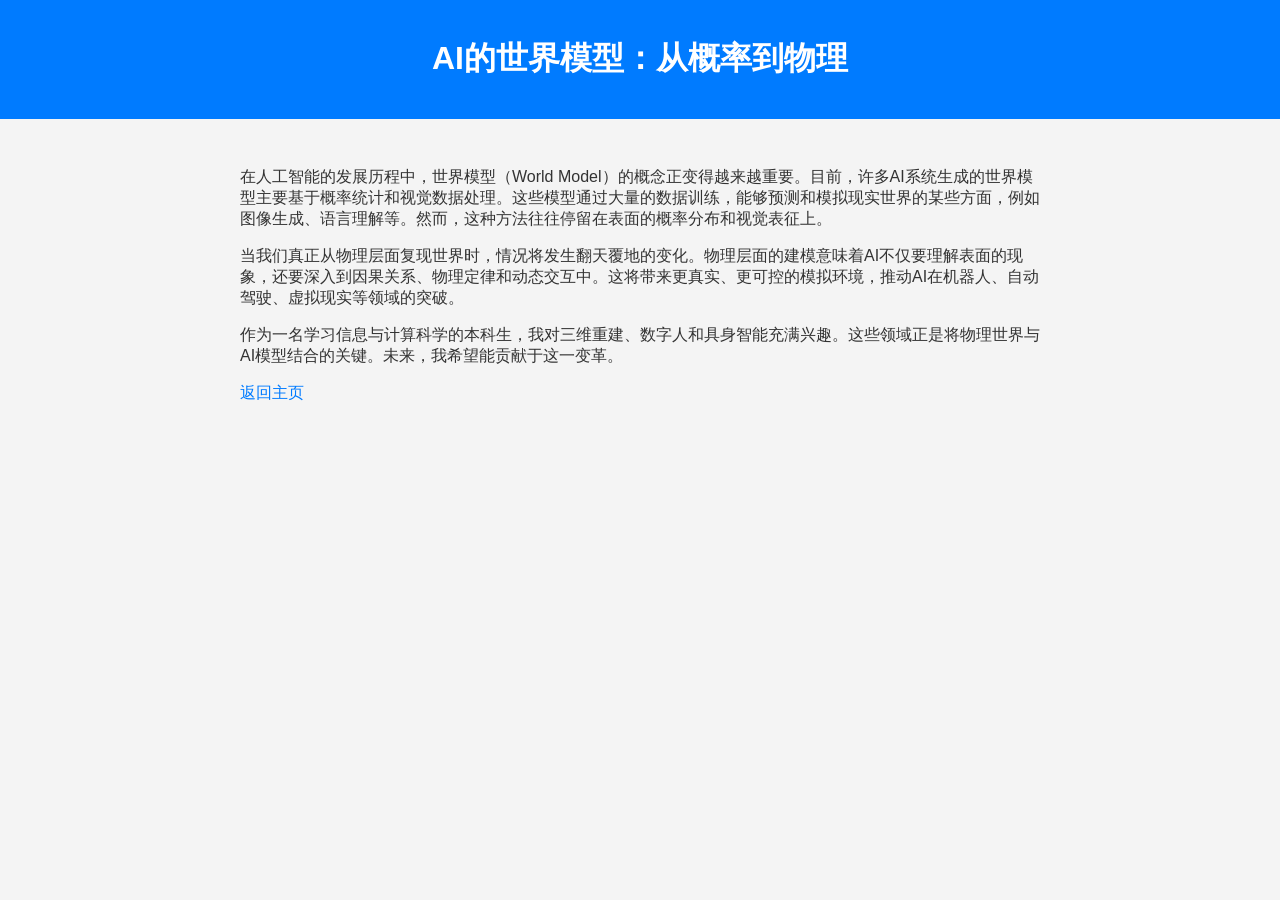
==== blog1.html @ 51502339 "Init personal homepage" ====
<!DOCTYPE html>
<html lang="zh-CN">
<head>
    <meta charset="UTF-8">
    <meta name="viewport" content="width=device-width, initial-scale=1.0">
    <title>AI的世界模型：从概率到物理</title>
    <link rel="stylesheet" href="style.css">
</head>
<body>
    <header>
        <h1>AI的世界模型：从概率到物理</h1>
    </header>
    <main>
        <article>
            <p>在人工智能的发展历程中，世界模型（World Model）的概念正变得越来越重要。目前，许多AI系统生成的世界模型主要基于概率统计和视觉数据处理。这些模型通过大量的数据训练，能够预测和模拟现实世界的某些方面，例如图像生成、语言理解等。然而，这种方法往往停留在表面的概率分布和视觉表征上。</p>
            <p>当我们真正从物理层面复现世界时，情况将发生翻天覆地的变化。物理层面的建模意味着AI不仅要理解表面的现象，还要深入到因果关系、物理定律和动态交互中。这将带来更真实、更可控的模拟环境，推动AI在机器人、自动驾驶、虚拟现实等领域的突破。</p>
            <p>作为一名学习信息与计算科学的本科生，我对三维重建、数字人和具身智能充满兴趣。这些领域正是将物理世界与AI模型结合的关键。未来，我希望能贡献于这一变革。</p>
        </article>
        <a href="index.html">返回主页</a>
    </main>
</body>
</html>
---- style.css ----
body {
    font-family: 'Arial', sans-serif;
    margin: 0;
    padding: 0;
    background-color: #f4f4f4;
    color: #333;
}

header {
    background-color: #007bff;
    color: white;
    text-align: center;
    padding: 1em 0;
}

main {
    max-width: 800px;
    margin: 0 auto;
    padding: 2em;
}

section {
    margin-bottom: 2em;
}

h2 {
    border-bottom: 2px solid #007bff;
    padding-bottom: 0.5em;
}

ul {
    list-style-type: none;
}

a {
    color: #007bff;
    text-decoration: none;
}

a:hover {
    text-decoration: underline;
}
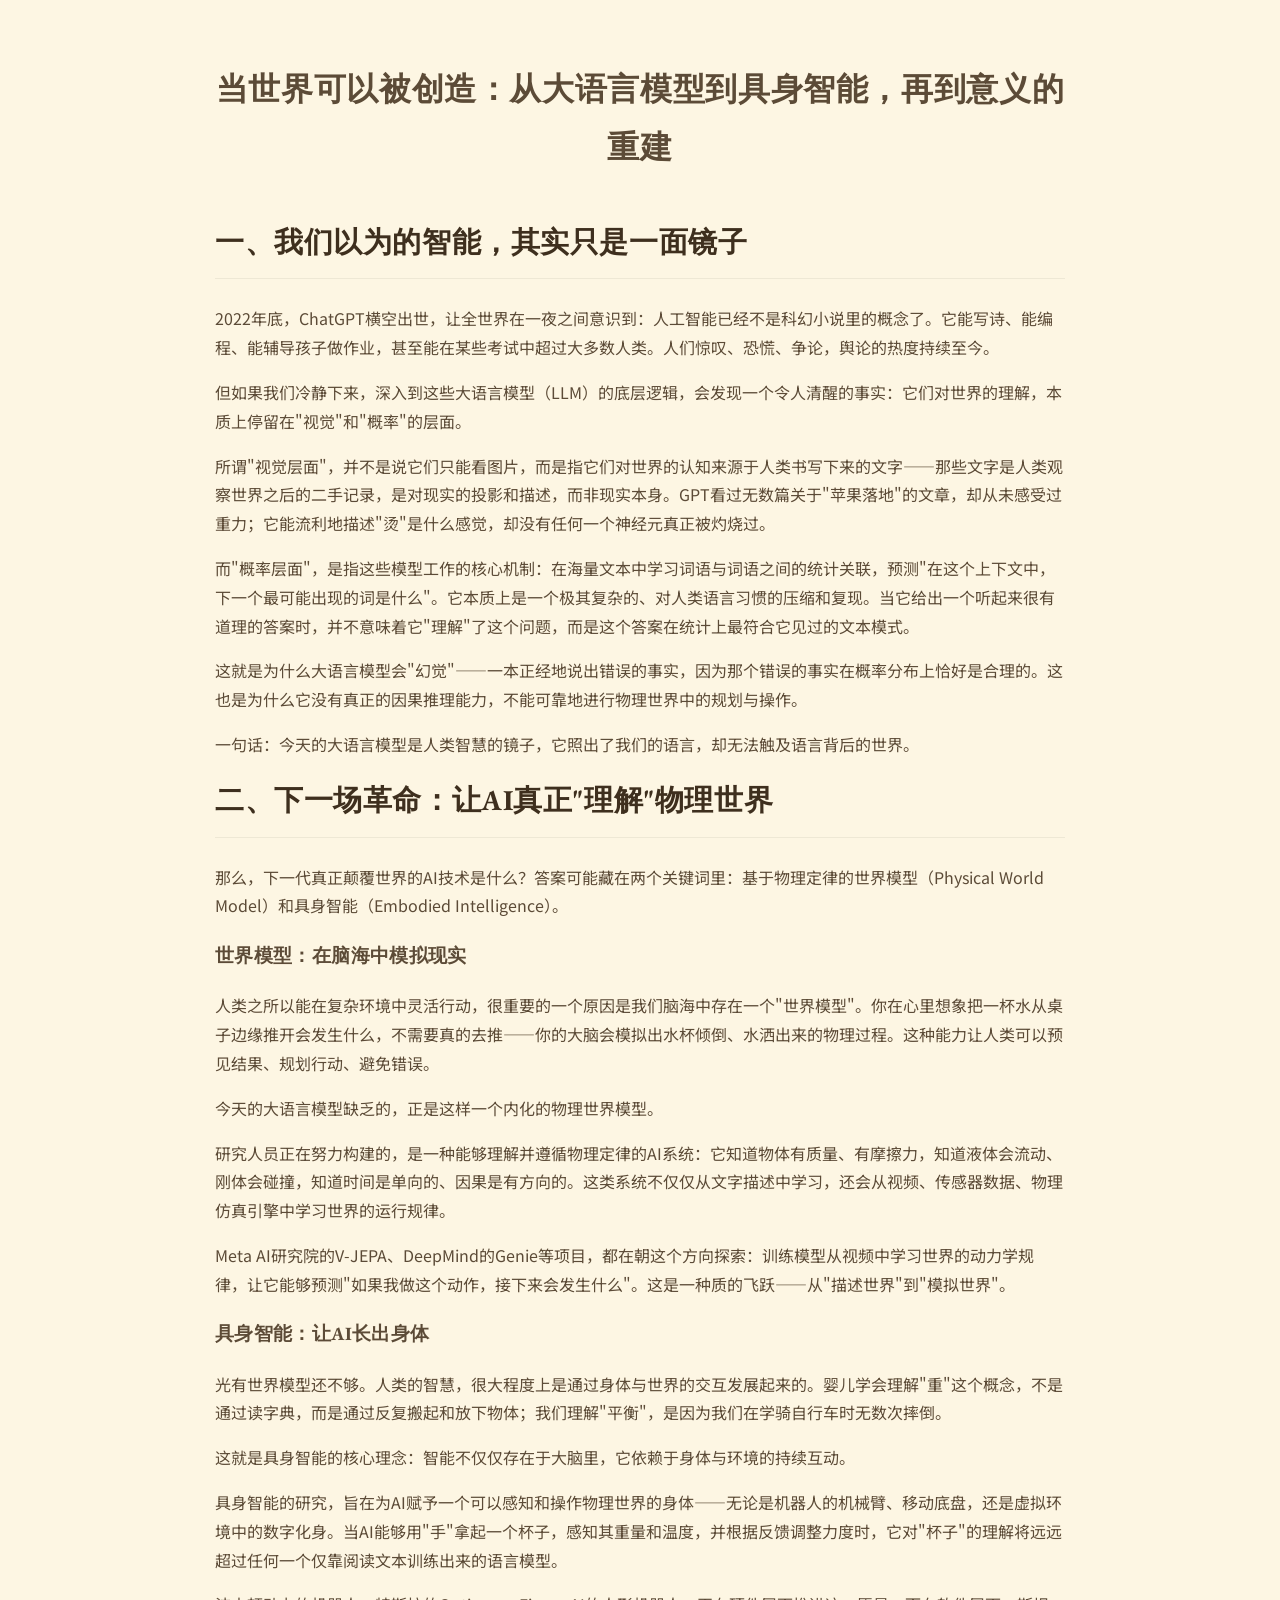
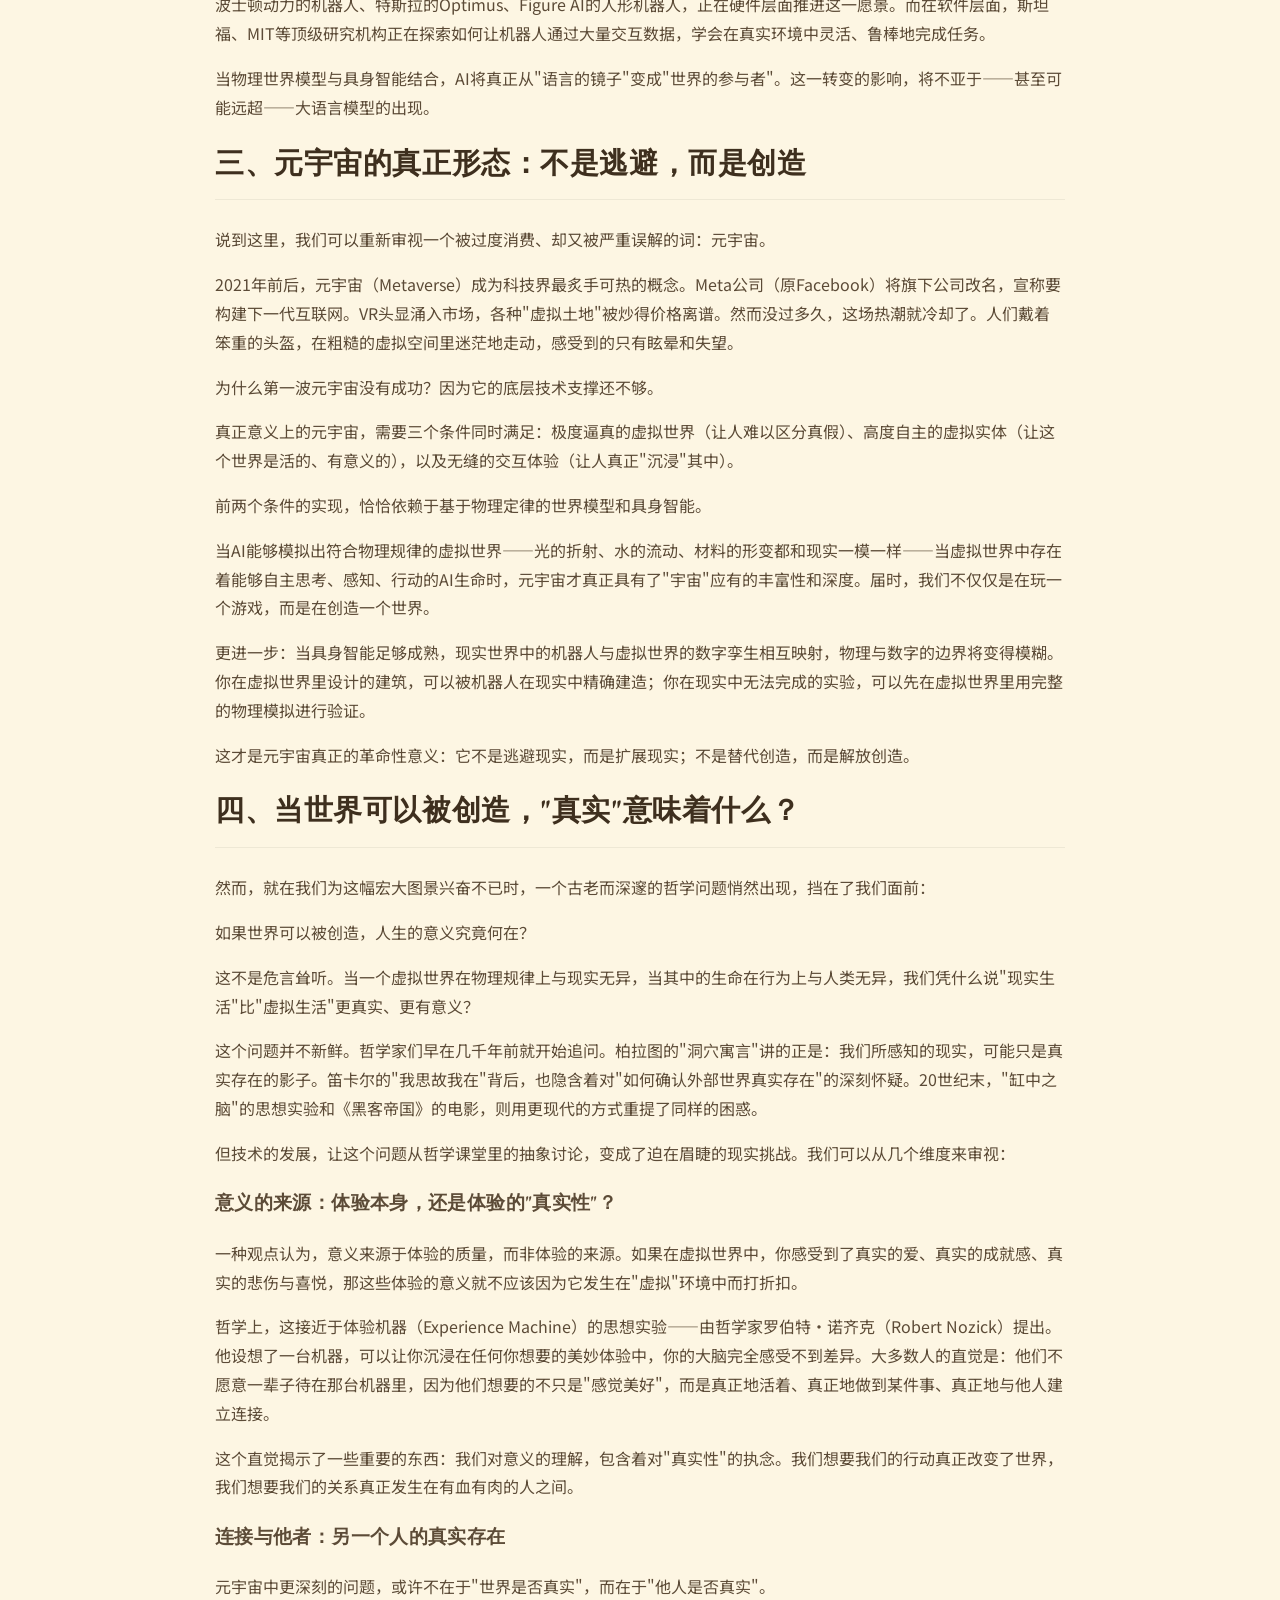
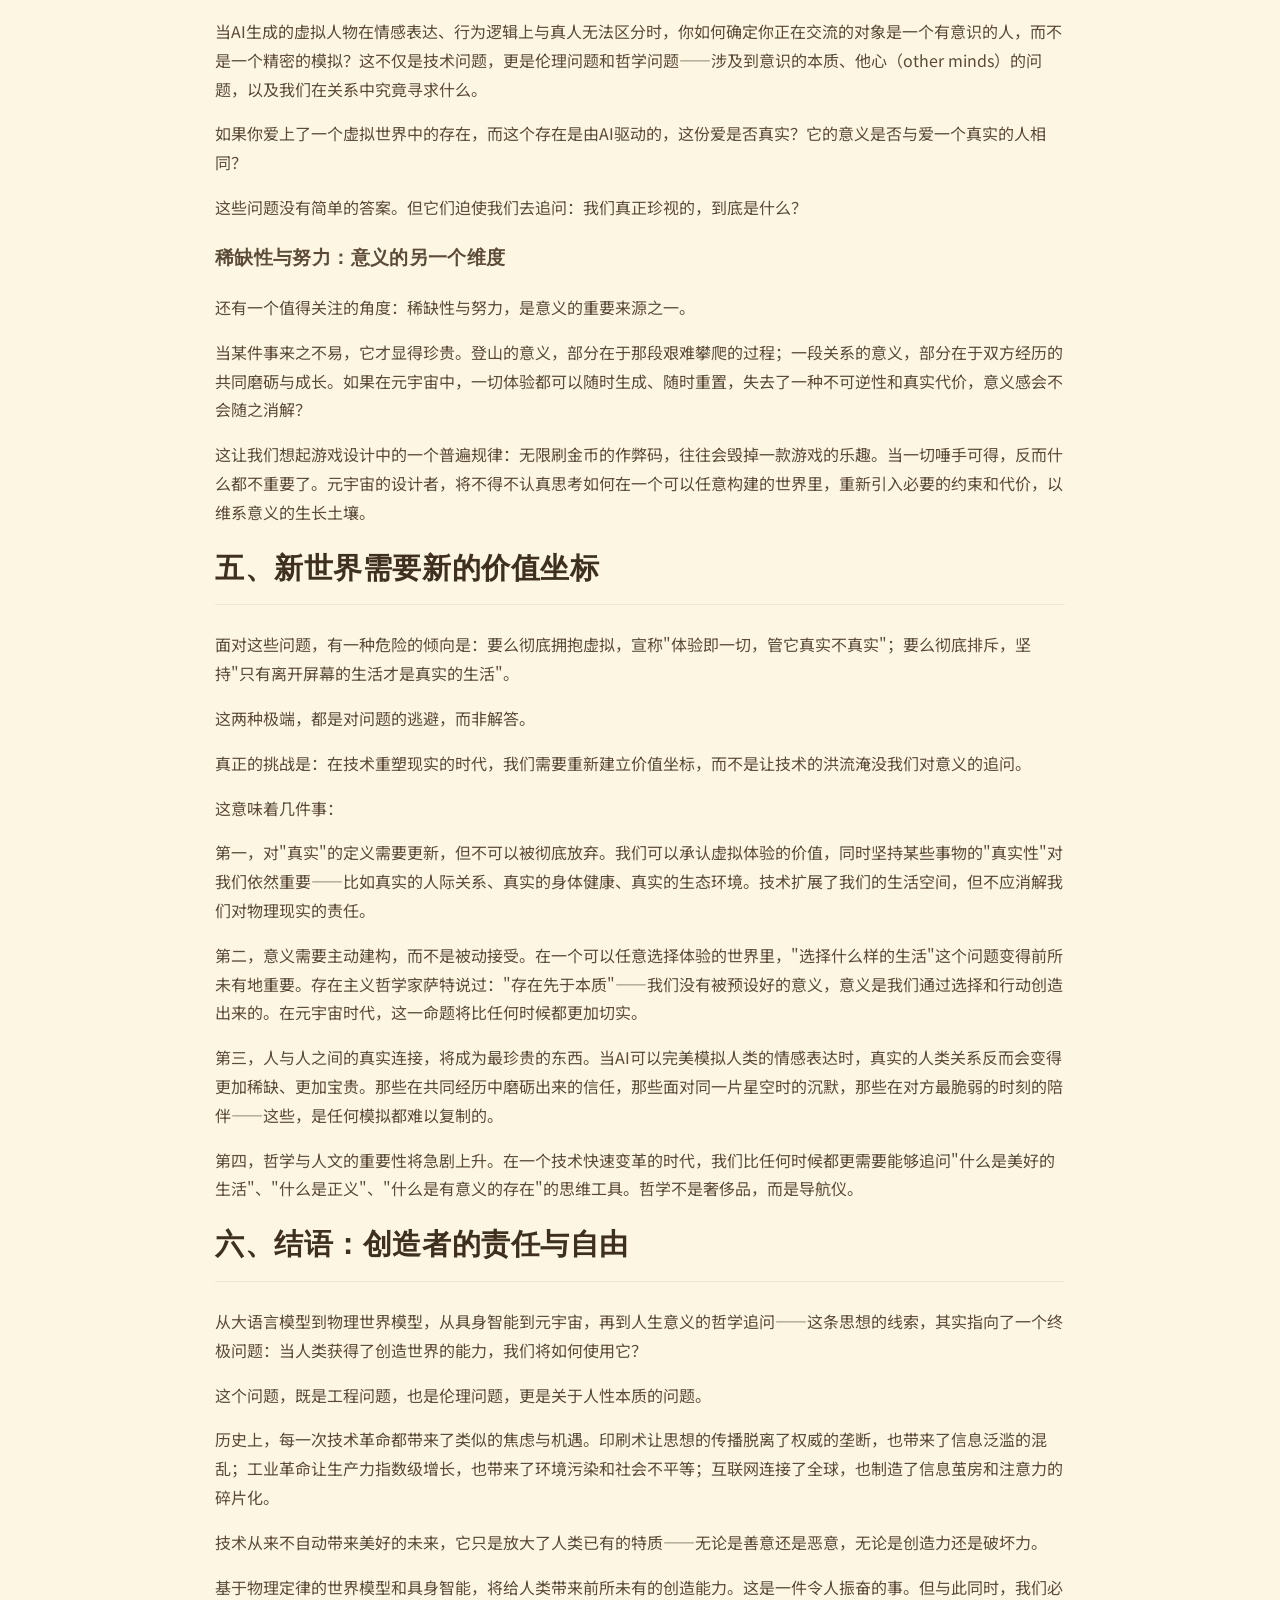
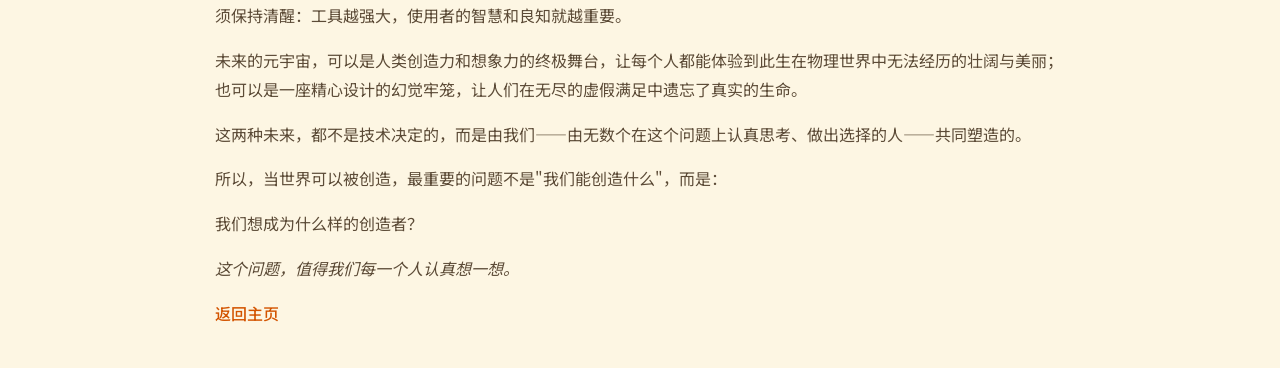
==== commit c48cfd8e: "Update homepage: apply card-style layout and refine typography" ====
--- a/blog1.html
+++ b/blog1.html
@@ -3,18 +3,152 @@
 <head>
     <meta charset="UTF-8">
     <meta name="viewport" content="width=device-width, initial-scale=1.0">
-    <title>AI的世界模型：从概率到物理</title>
+    <title>当世界可以被创造：从大语言模型到具身智能，再到意义的重建</title>
     <link rel="stylesheet" href="style.css">
 </head>
 <body>
     <header>
-        <h1>AI的世界模型：从概率到物理</h1>
+        <h1>当世界可以被创造：从大语言模型到具身智能，再到意义的重建</h1>
     </header>
     <main>
         <article>
-            <p>在人工智能的发展历程中，世界模型（World Model）的概念正变得越来越重要。目前，许多AI系统生成的世界模型主要基于概率统计和视觉数据处理。这些模型通过大量的数据训练，能够预测和模拟现实世界的某些方面，例如图像生成、语言理解等。然而，这种方法往往停留在表面的概率分布和视觉表征上。</p>
-            <p>当我们真正从物理层面复现世界时，情况将发生翻天覆地的变化。物理层面的建模意味着AI不仅要理解表面的现象，还要深入到因果关系、物理定律和动态交互中。这将带来更真实、更可控的模拟环境，推动AI在机器人、自动驾驶、虚拟现实等领域的突破。</p>
-            <p>作为一名学习信息与计算科学的本科生，我对三维重建、数字人和具身智能充满兴趣。这些领域正是将物理世界与AI模型结合的关键。未来，我希望能贡献于这一变革。</p>
+
+            <h2>一、我们以为的智能，其实只是一面镜子</h2>
+
+            <p>2022年底，ChatGPT横空出世，让全世界在一夜之间意识到：人工智能已经不是科幻小说里的概念了。它能写诗、能编程、能辅导孩子做作业，甚至能在某些考试中超过大多数人类。人们惊叹、恐慌、争论，舆论的热度持续至今。</p>
+
+            <p>但如果我们冷静下来，深入到这些大语言模型（LLM）的底层逻辑，会发现一个令人清醒的事实：它们对世界的理解，本质上停留在"视觉"和"概率"的层面。</p>
+
+            <p>所谓"视觉层面"，并不是说它们只能看图片，而是指它们对世界的认知来源于人类书写下来的文字——那些文字是人类观察世界之后的二手记录，是对现实的投影和描述，而非现实本身。GPT看过无数篇关于"苹果落地"的文章，却从未感受过重力；它能流利地描述"烫"是什么感觉，却没有任何一个神经元真正被灼烧过。</p>
+
+            <p>而"概率层面"，是指这些模型工作的核心机制：在海量文本中学习词语与词语之间的统计关联，预测"在这个上下文中，下一个最可能出现的词是什么"。它本质上是一个极其复杂的、对人类语言习惯的压缩和复现。当它给出一个听起来很有道理的答案时，并不意味着它"理解"了这个问题，而是这个答案在统计上最符合它见过的文本模式。</p>
+
+            <p>这就是为什么大语言模型会"幻觉"——一本正经地说出错误的事实，因为那个错误的事实在概率分布上恰好是合理的。这也是为什么它没有真正的因果推理能力，不能可靠地进行物理世界中的规划与操作。</p>
+
+            <p>一句话：今天的大语言模型是人类智慧的镜子，它照出了我们的语言，却无法触及语言背后的世界。</p>
+
+            <h2>二、下一场革命：让AI真正"理解"物理世界</h2>
+
+            <p>那么，下一代真正颠覆世界的AI技术是什么？答案可能藏在两个关键词里：基于物理定律的世界模型（Physical World Model）和具身智能（Embodied Intelligence）。</p>
+
+            <h3>世界模型：在脑海中模拟现实</h3>
+
+            <p>人类之所以能在复杂环境中灵活行动，很重要的一个原因是我们脑海中存在一个"世界模型"。你在心里想象把一杯水从桌子边缘推开会发生什么，不需要真的去推——你的大脑会模拟出水杯倾倒、水洒出来的物理过程。这种能力让人类可以预见结果、规划行动、避免错误。</p>
+
+            <p>今天的大语言模型缺乏的，正是这样一个内化的物理世界模型。</p>
+
+            <p>研究人员正在努力构建的，是一种能够理解并遵循物理定律的AI系统：它知道物体有质量、有摩擦力，知道液体会流动、刚体会碰撞，知道时间是单向的、因果是有方向的。这类系统不仅仅从文字描述中学习，还会从视频、传感器数据、物理仿真引擎中学习世界的运行规律。</p>
+
+            <p>Meta AI研究院的V-JEPA、DeepMind的Genie等项目，都在朝这个方向探索：训练模型从视频中学习世界的动力学规律，让它能够预测"如果我做这个动作，接下来会发生什么"。这是一种质的飞跃——从"描述世界"到"模拟世界"。</p>
+
+            <h3>具身智能：让AI长出身体</h3>
+
+            <p>光有世界模型还不够。人类的智慧，很大程度上是通过身体与世界的交互发展起来的。婴儿学会理解"重"这个概念，不是通过读字典，而是通过反复搬起和放下物体；我们理解"平衡"，是因为我们在学骑自行车时无数次摔倒。</p>
+
+            <p>这就是具身智能的核心理念：智能不仅仅存在于大脑里，它依赖于身体与环境的持续互动。</p>
+
+            <p>具身智能的研究，旨在为AI赋予一个可以感知和操作物理世界的身体——无论是机器人的机械臂、移动底盘，还是虚拟环境中的数字化身。当AI能够用"手"拿起一个杯子，感知其重量和温度，并根据反馈调整力度时，它对"杯子"的理解将远远超过任何一个仅靠阅读文本训练出来的语言模型。</p>
+
+            <p>波士顿动力的机器人、特斯拉的Optimus、Figure AI的人形机器人，正在硬件层面推进这一愿景。而在软件层面，斯坦福、MIT等顶级研究机构正在探索如何让机器人通过大量交互数据，学会在真实环境中灵活、鲁棒地完成任务。</p>
+
+            <p>当物理世界模型与具身智能结合，AI将真正从"语言的镜子"变成"世界的参与者"。这一转变的影响，将不亚于——甚至可能远超——大语言模型的出现。</p>
+
+            <h2>三、元宇宙的真正形态：不是逃避，而是创造</h2>
+
+            <p>说到这里，我们可以重新审视一个被过度消费、却又被严重误解的词：元宇宙。</p>
+
+            <p>2021年前后，元宇宙（Metaverse）成为科技界最炙手可热的概念。Meta公司（原Facebook）将旗下公司改名，宣称要构建下一代互联网。VR头显涌入市场，各种"虚拟土地"被炒得价格离谱。然而没过多久，这场热潮就冷却了。人们戴着笨重的头盔，在粗糙的虚拟空间里迷茫地走动，感受到的只有眩晕和失望。</p>
+
+            <p>为什么第一波元宇宙没有成功？因为它的底层技术支撑还不够。</p>
+
+            <p>真正意义上的元宇宙，需要三个条件同时满足：极度逼真的虚拟世界（让人难以区分真假）、高度自主的虚拟实体（让这个世界是活的、有意义的），以及无缝的交互体验（让人真正"沉浸"其中）。</p>
+
+            <p>前两个条件的实现，恰恰依赖于基于物理定律的世界模型和具身智能。</p>
+
+            <p>当AI能够模拟出符合物理规律的虚拟世界——光的折射、水的流动、材料的形变都和现实一模一样——当虚拟世界中存在着能够自主思考、感知、行动的AI生命时，元宇宙才真正具有了"宇宙"应有的丰富性和深度。届时，我们不仅仅是在玩一个游戏，而是在创造一个世界。</p>
+
+            <p>更进一步：当具身智能足够成熟，现实世界中的机器人与虚拟世界的数字孪生相互映射，物理与数字的边界将变得模糊。你在虚拟世界里设计的建筑，可以被机器人在现实中精确建造；你在现实中无法完成的实验，可以先在虚拟世界里用完整的物理模拟进行验证。</p>
+
+            <p>这才是元宇宙真正的革命性意义：它不是逃避现实，而是扩展现实；不是替代创造，而是解放创造。</p>
+
+            <h2>四、当世界可以被创造，"真实"意味着什么？</h2>
+
+            <p>然而，就在我们为这幅宏大图景兴奋不已时，一个古老而深邃的哲学问题悄然出现，挡在了我们面前：</p>
+
+            <p>如果世界可以被创造，人生的意义究竟何在？</p>
+
+            <p>这不是危言耸听。当一个虚拟世界在物理规律上与现实无异，当其中的生命在行为上与人类无异，我们凭什么说"现实生活"比"虚拟生活"更真实、更有意义？</p>
+
+            <p>这个问题并不新鲜。哲学家们早在几千年前就开始追问。柏拉图的"洞穴寓言"讲的正是：我们所感知的现实，可能只是真实存在的影子。笛卡尔的"我思故我在"背后，也隐含着对"如何确认外部世界真实存在"的深刻怀疑。20世纪末，"缸中之脑"的思想实验和《黑客帝国》的电影，则用更现代的方式重提了同样的困惑。</p>
+
+            <p>但技术的发展，让这个问题从哲学课堂里的抽象讨论，变成了迫在眉睫的现实挑战。我们可以从几个维度来审视：</p>
+
+            <h3>意义的来源：体验本身，还是体验的"真实性"？</h3>
+
+            <p>一种观点认为，意义来源于体验的质量，而非体验的来源。如果在虚拟世界中，你感受到了真实的爱、真实的成就感、真实的悲伤与喜悦，那这些体验的意义就不应该因为它发生在"虚拟"环境中而打折扣。</p>
+
+            <p>哲学上，这接近于体验机器（Experience Machine）的思想实验——由哲学家罗伯特·诺齐克（Robert Nozick）提出。他设想了一台机器，可以让你沉浸在任何你想要的美妙体验中，你的大脑完全感受不到差异。大多数人的直觉是：他们不愿意一辈子待在那台机器里，因为他们想要的不只是"感觉美好"，而是真正地活着、真正地做到某件事、真正地与他人建立连接。</p>
+
+            <p>这个直觉揭示了一些重要的东西：我们对意义的理解，包含着对"真实性"的执念。我们想要我们的行动真正改变了世界，我们想要我们的关系真正发生在有血有肉的人之间。</p>
+
+            <h3>连接与他者：另一个人的真实存在</h3>
+
+            <p>元宇宙中更深刻的问题，或许不在于"世界是否真实"，而在于"他人是否真实"。</p>
+
+            <p>当AI生成的虚拟人物在情感表达、行为逻辑上与真人无法区分时，你如何确定你正在交流的对象是一个有意识的人，而不是一个精密的模拟？这不仅是技术问题，更是伦理问题和哲学问题——涉及到意识的本质、他心（other minds）的问题，以及我们在关系中究竟寻求什么。</p>
+
+            <p>如果你爱上了一个虚拟世界中的存在，而这个存在是由AI驱动的，这份爱是否真实？它的意义是否与爱一个真实的人相同？</p>
+
+            <p>这些问题没有简单的答案。但它们迫使我们去追问：我们真正珍视的，到底是什么？</p>
+
+            <h3>稀缺性与努力：意义的另一个维度</h3>
+
+            <p>还有一个值得关注的角度：稀缺性与努力，是意义的重要来源之一。</p>
+
+            <p>当某件事来之不易，它才显得珍贵。登山的意义，部分在于那段艰难攀爬的过程；一段关系的意义，部分在于双方经历的共同磨砺与成长。如果在元宇宙中，一切体验都可以随时生成、随时重置，失去了一种不可逆性和真实代价，意义感会不会随之消解？</p>
+
+            <p>这让我们想起游戏设计中的一个普遍规律：无限刷金币的作弊码，往往会毁掉一款游戏的乐趣。当一切唾手可得，反而什么都不重要了。元宇宙的设计者，将不得不认真思考如何在一个可以任意构建的世界里，重新引入必要的约束和代价，以维系意义的生长土壤。</p>
+
+            <h2>五、新世界需要新的价值坐标</h2>
+
+            <p>面对这些问题，有一种危险的倾向是：要么彻底拥抱虚拟，宣称"体验即一切，管它真实不真实"；要么彻底排斥，坚持"只有离开屏幕的生活才是真实的生活"。</p>
+
+            <p>这两种极端，都是对问题的逃避，而非解答。</p>
+
+            <p>真正的挑战是：在技术重塑现实的时代，我们需要重新建立价值坐标，而不是让技术的洪流淹没我们对意义的追问。</p>
+
+            <p>这意味着几件事：</p>
+
+            <p>第一，对"真实"的定义需要更新，但不可以被彻底放弃。我们可以承认虚拟体验的价值，同时坚持某些事物的"真实性"对我们依然重要——比如真实的人际关系、真实的身体健康、真实的生态环境。技术扩展了我们的生活空间，但不应消解我们对物理现实的责任。</p>
+
+            <p>第二，意义需要主动建构，而不是被动接受。在一个可以任意选择体验的世界里，"选择什么样的生活"这个问题变得前所未有地重要。存在主义哲学家萨特说过："存在先于本质"——我们没有被预设好的意义，意义是我们通过选择和行动创造出来的。在元宇宙时代，这一命题将比任何时候都更加切实。</p>
+
+            <p>第三，人与人之间的真实连接，将成为最珍贵的东西。当AI可以完美模拟人类的情感表达时，真实的人类关系反而会变得更加稀缺、更加宝贵。那些在共同经历中磨砺出来的信任，那些面对同一片星空时的沉默，那些在对方最脆弱的时刻的陪伴——这些，是任何模拟都难以复制的。</p>
+
+            <p>第四，哲学与人文的重要性将急剧上升。在一个技术快速变革的时代，我们比任何时候都更需要能够追问"什么是美好的生活"、"什么是正义"、"什么是有意义的存在"的思维工具。哲学不是奢侈品，而是导航仪。</p>
+
+            <h2>六、结语：创造者的责任与自由</h2>
+
+            <p>从大语言模型到物理世界模型，从具身智能到元宇宙，再到人生意义的哲学追问——这条思想的线索，其实指向了一个终极问题：当人类获得了创造世界的能力，我们将如何使用它？</p>
+
+            <p>这个问题，既是工程问题，也是伦理问题，更是关于人性本质的问题。</p>
+
+            <p>历史上，每一次技术革命都带来了类似的焦虑与机遇。印刷术让思想的传播脱离了权威的垄断，也带来了信息泛滥的混乱；工业革命让生产力指数级增长，也带来了环境污染和社会不平等；互联网连接了全球，也制造了信息茧房和注意力的碎片化。</p>
+
+            <p>技术从来不自动带来美好的未来，它只是放大了人类已有的特质——无论是善意还是恶意，无论是创造力还是破坏力。</p>
+
+            <p>基于物理定律的世界模型和具身智能，将给人类带来前所未有的创造能力。这是一件令人振奋的事。但与此同时，我们必须保持清醒：工具越强大，使用者的智慧和良知就越重要。</p>
+
+            <p>未来的元宇宙，可以是人类创造力和想象力的终极舞台，让每个人都能体验到此生在物理世界中无法经历的壮阔与美丽；也可以是一座精心设计的幻觉牢笼，让人们在无尽的虚假满足中遗忘了真实的生命。</p>
+
+            <p>这两种未来，都不是技术决定的，而是由我们——由无数个在这个问题上认真思考、做出选择的人——共同塑造的。</p>
+
+            <p>所以，当世界可以被创造，最重要的问题不是"我们能创造什么"，而是：</p>
+
+            <p>我们想成为什么样的创造者？</p>
+
+            <p><em>这个问题，值得我们每一个人认真想一想。</em></p>
+
         </article>
         <a href="index.html">返回主页</a>
     </main>
--- a/style.css
+++ b/style.css
@@ -1,42 +1,188 @@
+/* 引入 Google Fonts */
+@import url('https://fonts.googleapis.com/css2?family=EB+Garamond:ital,wght@0,400..800;1,400..800&family=Noto+Sans+SC:wght@300;400;500;700&display=swap');
+
+:root {
+    /* 背景色：柔和的米金 */
+    --bg-color: #fdf6e3;       
+    /* 卡片色：更明亮的奶油白，产生色差 */
+    --card-bg: #fffcf5;        
+    --text-color: #5c4b37;     
+    --header-color: #3e2f1e;   
+    --accent-color: #e67e22;   
+    --link-color: #d35400;     
+    --border-color: #eee8d5;   /* 极浅的分割线 */
+    --shadow-color: rgba(184, 172, 145, 0.2); /* 暖褐色阴影 */
+}
+
 body {
-    font-family: 'Arial', sans-serif;
-    margin: 0;
-    padding: 0;
-    background-color: #f4f4f4;
-    color: #333;
+    /* 默认字体组合 */
+    font-family: 'Noto Sans SC', "PingFang SC", sans-serif;
+    background-color: var(--bg-color);
+    color: var(--text-color);
+    line-height: 1.8;
+    max-width: 850px;
+    margin: 0 auto;
+    padding: 40px 20px;
+}
+
+/* 标题字体采用优雅的 EB Garamond */
+h1, h2, h3 {
+    font-family: 'EB Garamond', serif;
+    letter-spacing: 0.02em;
 }
 
 header {
-    background-color: #007bff;
-    color: white;
+    margin-bottom: 40px;
     text-align: center;
-    padding: 1em 0;
 }
 
-main {
-    max-width: 800px;
-    margin: 0 auto;
-    padding: 2em;
+/* --- 卡片化模块 --- */
+section {
+    background-color: var(--card-bg);
+    border-radius: 16px; /* 圆润的边角 */
+    padding: 40px;
+    margin-bottom: 30px;
+    border: 1px solid var(--border-color);
+    /* 软阴影增加悬浮感 */
+    box-shadow: 0 10px 30px var(--shadow-color);
+    transition: transform 0.3s ease, box-shadow 0.3s ease;
 }
 
-section {
-    margin-bottom: 2em;
+section:hover {
+    transform: translateY(-4px); /* 悬浮交互 */
+    box-shadow: 0 15px 35px rgba(184, 172, 145, 0.3);
 }
 
 h2 {
-    border-bottom: 2px solid #007bff;
-    padding-bottom: 0.5em;
+    font-size: 1.8em;
+    color: var(--header-color);
+    margin-top: 0;
+    margin-bottom: 25px;
+    border-bottom: 1px solid var(--border-color);
+    padding-bottom: 10px;
+    display: block;
 }
 
+/* --- 终端打字特效 --- */
+.terminal-container {
+    display: inline-block;
+    background-color: #3e3d32; /* 暖灰黑色 */
+    color: #f8f8f2;
+    font-family: 'Fira Code', 'Courier New', monospace;
+    padding: 12px 24px;
+    border-radius: 10px;
+    box-shadow: 0 5px 15px rgba(0,0,0,0.1);
+    font-size: 1em;
+}
+
+.terminal-text {
+    color: #a6e22e; /* 经典的终端绿 */
+    border-right: 3px solid var(--accent-color);
+    animation: blink-caret .75s step-end infinite;
+    white-space: pre-wrap; /* 支持空格 */
+}
+
+@keyframes blink-caret {
+    from, to { border-color: transparent }
+    50% { border-color: var(--accent-color); }
+}
+
+/* --- 图片样式 --- */
+.profile-pic-container {
+    float: right; /* 让图片浮动在文字右侧，增加排版灵活性 */
+    margin-left: 25px;
+    margin-bottom: 15px;
+}
+
+.profile-pic {
+    width: 160px;
+    height: 160px;
+    border-radius: 12px; /* 稍微方正一点的圆角 */
+    border: 4px solid #fff;
+    box-shadow: 0 4px 12px var(--shadow-color);
+    object-fit: cover;
+}
+
+/* --- 列表处理 --- */
 ul {
-    list-style-type: none;
+    padding: 0;
+}
+
+/* 卡片内的子列表（兴趣点） */
+#interests ul li {
+    display: inline-block;
+    background-color: var(--bg-color);
+    margin: 5px;
+    padding: 5px 15px;
+    border-radius: 20px;
+    font-size: 0.95em;
+    border: 1px solid var(--border-color);
+}
+
+/* 博客链接样式 */
+#blog ul li {
+    margin-bottom: 12px;
 }
 
 a {
-    color: #007bff;
+    color: var(--link-color);
     text-decoration: none;
+    font-weight: 500;
+    transition: 0.2s;
 }
 
 a:hover {
-    text-decoration: underline;
+    color: var(--link-hover-color);
+    text-shadow: 0 0 1px var(--link-hover-color);
+}
+
+/* 响应式：小屏下图片居中，取消浮动 */
+@media (max-width: 600px) {
+    .profile-pic-container {
+        float: none;
+        margin: 0 0 20px 0;
+        text-align: center;
+    }
+    section { padding: 25px; }
+}
+
+/* --- 灰原哀背景特效 --- */
+.haibara-bg {
+    position: fixed;
+    bottom: -20px;     /* 稍微超出底部，增加神秘感 */
+    right: 0;
+    width: 400px;      /* 根据图片比例调整宽度 */
+    height: 500px;
+    z-index: -1;       /* 确保在所有卡片层级之下 */
+    
+    /* 替换为你的本地图片路径，建议使用透明背景的 PNG */
+    background-image: url('haibara.png'); 
+    background-repeat: no-repeat;
+    background-size: contain;
+    background-position: bottom right;
+
+    /* 核心特效：让图片只保留明度信息，融入背景暖色 */
+    mix-blend-mode: luminosity; 
+    
+    /* 初始透明度设低，保持低调 */
+    opacity: 0.15; 
+    
+    /* 增加平滑的过渡动画 */
+    transition: opacity 0.8s ease, transform 0.8s ease;
+    filter: sepia(0.2) contrast(0.9); /* 稍微增加一点点复古质感 */
+}
+
+/* 交互特效：当用户阅读到页面底部时，或者鼠标移近时，图片稍微清晰一点 */
+body:hover .haibara-bg {
+    opacity: 0.25;
+    transform: translateY(-10px);
+}
+
+/* 适配移动端：手机上图片太大会遮挡文字，建议缩小或隐藏 */
+@media (max-width: 768px) {
+    .haibara-bg {
+        width: 200px;
+        height: 300px;
+        opacity: 0.1;
+    }
 }
